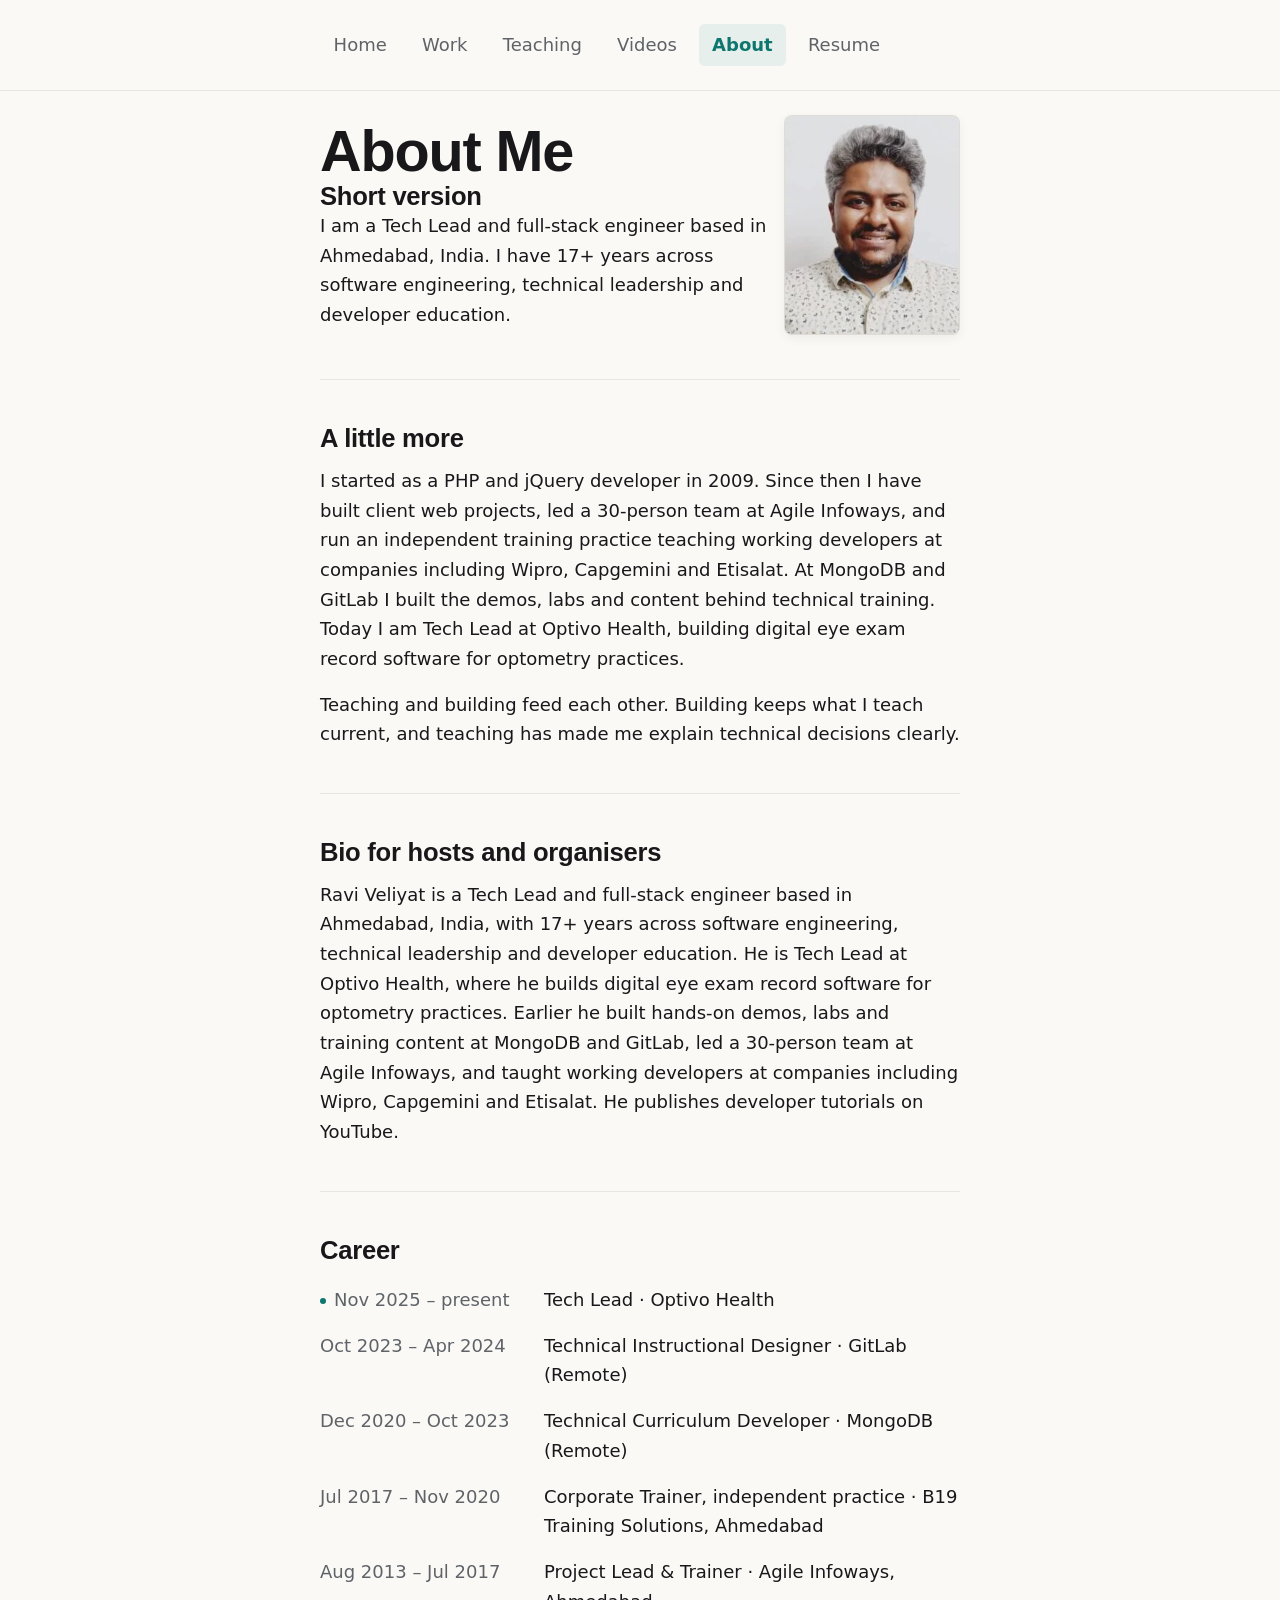
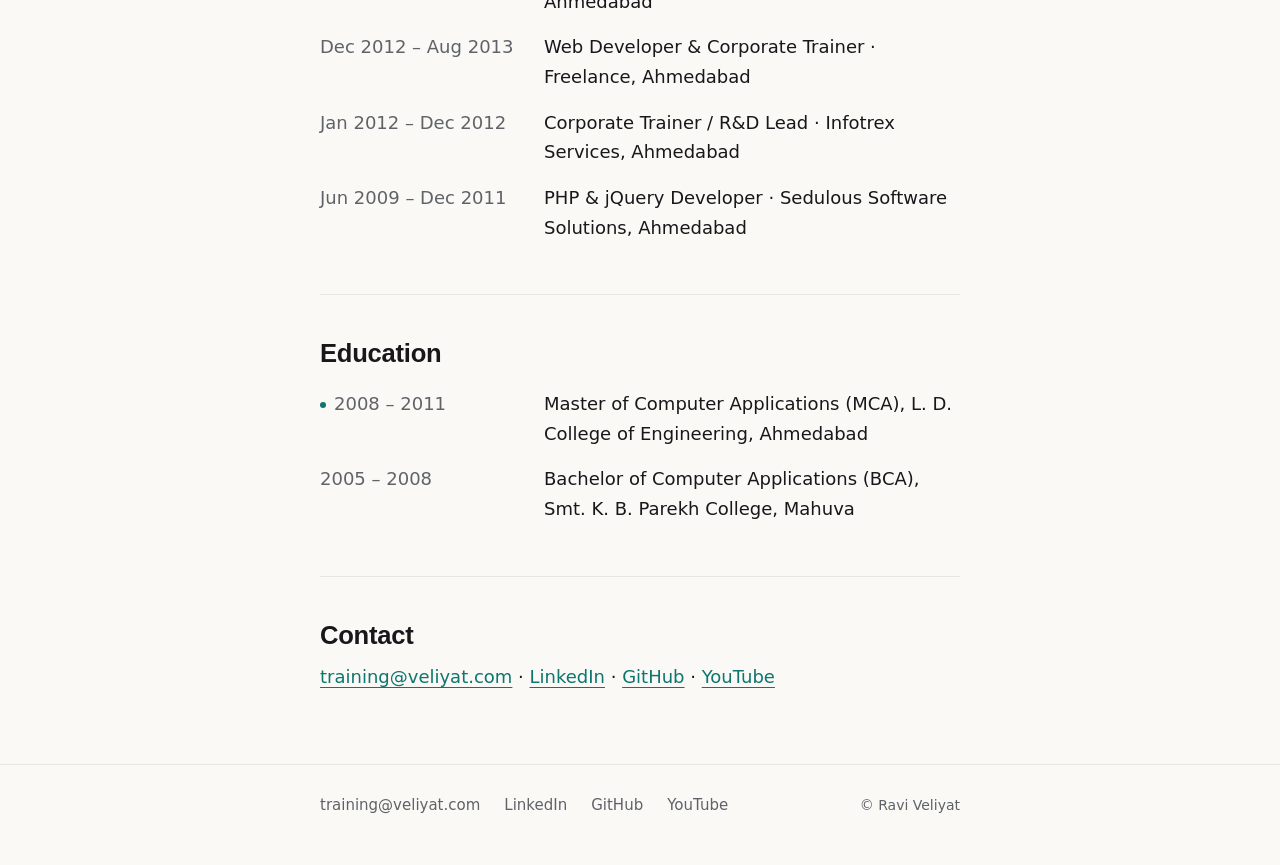
==== about/index.html @ 54a2c690 "feat(about): add about and biography section" ====
<!doctype html>
<html lang="en">

<head>
  <meta charset="utf-8">
  <meta name="viewport" content="width=device-width, initial-scale=1">
  <title>About – Ravi Veliyat</title>
  <meta name="description"
    content="About Ravi Veliyat: Tech Lead and full-stack engineer in Ahmedabad, India, with a career across software engineering, team leadership and developer education since 2009.">
  <meta name="color-scheme" content="light dark">
  <link rel="icon" href="/assets/img/favicon.svg" type="image/svg+xml">

  <!-- SITE-ADDRESS block: https://veliyat.com appears only in this block and the JSON-LD below. Replace in one pass if it changes. -->
  <link rel="canonical" href="https://veliyat.com/about/">
  <meta property="og:title" content="About – Ravi Veliyat">
  <meta property="og:description"
    content="About Ravi Veliyat: Tech Lead and full-stack engineer in Ahmedabad, India, with a career across software engineering, team leadership and developer education since 2009.">
  <meta property="og:url" content="https://veliyat.com/about/">
  <meta property="og:type" content="profile">
  <meta property="og:site_name" content="Ravi Veliyat">
  <meta property="og:image" content="https://veliyat.com/assets/img/social.jpg">
  <meta property="og:image:width" content="1200">
  <meta property="og:image:height" content="630">
  <meta property="og:image:alt"
    content="Ravi Veliyat. Tech Lead and full-stack engineer. I build web applications and teach developers how to build them.">
  <meta name="twitter:card" content="summary_large_image">
  <!-- end SITE-ADDRESS block -->

  <link rel="stylesheet" href="/assets/css/site.css">

  <script type="application/ld+json">
{
  "@context": "https://schema.org",
  "@type": "ProfilePage",
  "name": "About – Ravi Veliyat",
  "url": "https://veliyat.com/about/",
  "mainEntity": {
    "@type": "Person",
    "@id": "https://veliyat.com/#ravi",
    "name": "Ravi Veliyat",
    "url": "https://veliyat.com/",
    "jobTitle": "Tech Lead",
    "worksFor": {
      "@type": "Organization",
      "name": "Optivo Health",
      "url": "https://www.optivohealth.com/"
    },
    "address": {
      "@type": "PostalAddress",
      "addressLocality": "Ahmedabad",
      "addressCountry": "IN"
    },
    "email": "mailto:training@veliyat.com",
    "sameAs": [
      "https://www.linkedin.com/in/veliyat",
      "https://github.com/veliyat",
      "https://www.youtube.com/raviveliyat"
    ]
  }
}
</script>
</head>

<body>
  <a class="skip-link" href="#main">Skip to content</a>

  <header class="site-header">
    <div class="wrap">
      <nav class="site-nav" aria-label="Main navigation">
        <ul>
          <li><a href="/">Home</a></li>
          <li><a href="/work/">Work</a></li>
          <li><a href="/teaching/">Teaching</a></li>
          <li><a href="/videos/">Videos</a></li>
          <li><a href="/about/" aria-current="page">About</a></li>
          <li><a href="/resume/">Resume</a></li>
        </ul>
      </nav>
    </div>
  </header>

  <main id="main">
    <div class="wrap">

      <section class="hero" aria-labelledby="about-heading">
        <div class="portrait">
          <picture>
            <source srcset="/assets/img/ravi-pic-big.webp" type="image/webp">
            <img src="/assets/img/ravi-pic-big.jpg" width="176" height="220" alt="Portrait of Ravi Veliyat"
              loading="eager" decoding="async">
          </picture>
        </div>
        <div class="hero-text">
          <h1 id="about-heading">About Me</h1>
          <h2>Short version</h2>
          <p>I am a Tech Lead and full-stack engineer based in Ahmedabad, India. I have 17+ years across software
            engineering, technical leadership and developer education.</p>
        </div>
      </section>

      <section class="section section-first" aria-labelledby="more-heading">
        <h2 id="more-heading">A little more</h2>
        <p>I started as a PHP and jQuery developer in 2009. Since then I have built client web projects, led a 30-person
          team at Agile Infoways, and run an independent training practice teaching working developers at companies
          including Wipro, Capgemini and Etisalat. At MongoDB and GitLab I built the demos, labs and content behind
          technical training. Today I am Tech Lead at Optivo Health, building digital eye exam record software for
          optometry practices.</p>
        <p>Teaching and building feed each other. Building keeps what I teach current, and teaching has made me explain
          technical decisions clearly.</p>
      </section>

      <section class="section" aria-labelledby="bio-heading">
        <h2 id="bio-heading">Bio for hosts and organisers</h2>
        <p>Ravi Veliyat is a Tech Lead and full-stack engineer based in Ahmedabad, India, with 17+ years across software
          engineering, technical leadership and developer education. He is Tech Lead at Optivo Health, where he builds
          digital eye exam record software for optometry practices. Earlier he built hands-on demos, labs and training
          content at MongoDB and GitLab, led a 30-person team at Agile Infoways, and taught working developers at
          companies including Wipro, Capgemini and Etisalat. He publishes developer tutorials on YouTube.</p>
      </section>

      <section class="section" aria-labelledby="career-heading">
        <h2 id="career-heading">Career</h2>
        <ul class="timeline timeline-wide">
          <li><span class="when">Nov 2025 – present</span><span>Tech Lead · Optivo Health</span></li>
          <li><span class="when">Oct 2023 – Apr 2024</span><span>Technical Instructional Designer · GitLab
              (Remote)</span></li>
          <li><span class="when">Dec 2020 – Oct 2023</span><span>Technical Curriculum Developer · MongoDB
              (Remote)</span></li>
          <li><span class="when">Jul 2017 – Nov 2020</span><span>Corporate Trainer, independent practice · B19 Training
              Solutions, Ahmedabad</span></li>
          <li><span class="when">Aug 2013 – Jul 2017</span><span>Project Lead &amp; Trainer · Agile Infoways,
              Ahmedabad</span></li>
          <li><span class="when">Dec 2012 – Aug 2013</span><span>Web Developer &amp; Corporate Trainer · Freelance,
              Ahmedabad</span></li>
          <li><span class="when">Jan 2012 – Dec 2012</span><span>Corporate Trainer / R&amp;D Lead · Infotrex Services,
              Ahmedabad</span></li>
          <li><span class="when">Jun 2009 – Dec 2011</span><span>PHP &amp; jQuery Developer · Sedulous Software
              Solutions, Ahmedabad</span></li>
        </ul>
      </section>

      <section class="section" aria-labelledby="education-heading">
        <h2 id="education-heading">Education</h2>
        <ul class="timeline timeline-wide">
          <li><span class="when">2008 – 2011</span><span>Master of Computer Applications (MCA), L. D. College of
              Engineering, Ahmedabad</span></li>
          <li><span class="when">2005 – 2008</span><span>Bachelor of Computer Applications (BCA), Smt. K. B. Parekh
              College, Mahuva</span></li>
        </ul>
      </section>

      <section class="section" aria-labelledby="contact-heading">
        <h2 id="contact-heading">Contact</h2>
        <p><a href="mailto:training@veliyat.com">training@veliyat.com</a> · <a
            href="https://www.linkedin.com/in/veliyat">LinkedIn</a> · <a href="https://github.com/veliyat">GitHub</a> ·
          <a href="https://www.youtube.com/raviveliyat">YouTube</a>
        </p>
      </section>

    </div>
  </main>

  <footer class="site-footer">
    <div class="wrap">
      <ul class="footer-links">
        <li><a href="mailto:training@veliyat.com">training@veliyat.com</a></li>
        <li><a href="https://www.linkedin.com/in/veliyat">LinkedIn</a></li>
        <li><a href="https://github.com/veliyat">GitHub</a></li>
        <li><a href="https://www.youtube.com/raviveliyat">YouTube</a></li>
      </ul>
      <p class="copyright">© Ravi Veliyat</p>
    </div>
  </footer>
</body>

</html>
---- assets/css/site.css ----
/* ==========================================================================
   veliyat.com: single stylesheet
   Text-first, one column, one accent colour. System fonts only.
   ========================================================================== */

/* ---- Tokens ------------------------------------------------------------- */
:root {
  color-scheme: light dark;

  /* Refined Light Theme */
  --color-bg: #faf9f6;
  --color-surface: #f2efe8;
  --color-surface-hover: #eae6dd;
  --color-text: #18181b;
  --color-text-bold: #09090b;
  --color-muted: #5f6368;
  --color-rule: rgba(0, 0, 0, 0.08);
  --color-accent: #0d766e;
  --color-accent-subtle: rgba(13, 118, 110, 0.08);
  --color-on-accent: #ffffff;

  --font-body: system-ui, -apple-system, BlinkMacSystemFont, "Segoe UI", Roboto, "Helvetica Neue", Arial, sans-serif;
  --font-display: -apple-system, BlinkMacSystemFont, "SF Pro Display", "Segoe UI", Roboto, "Helvetica Neue", Arial, sans-serif;
  --font-mono: ui-monospace, SFMono-Regular, "SF Mono", Menlo, Consolas, monospace;

  --text-base: clamp(1.0625rem, 1rem + 0.2vw, 1.125rem);
  --text-small: 0.9375rem;
  --text-h1: clamp(2.35rem, 1.6rem + 2.8vw, 3.6rem);
  --text-lede: clamp(1.2rem, 1.05rem + 0.6vw, 1.45rem);
  --text-h2: clamp(1.35rem, 1.2rem + 0.5vw, 1.65rem);

  --space-1: 0.25rem;
  --space-2: 0.5rem;
  --space-3: 0.75rem;
  --space-4: 1rem;
  --space-5: 1.5rem;
  --space-6: 2.75rem;
  --space-7: 4.5rem;

  --measure: 44rem;
  --gutter: 1rem;
  --radius: 0.5rem;
  --radius-sm: 0.35rem;
  --radius-pill: 9999px;
  --portrait-w: 6.5rem;
  --portrait-h: 8rem;
  --duration-fast: 150ms;
}

@media (min-width: 40rem) {
  :root {
    --gutter: 2rem;
    --portrait-w: 11rem;
    --portrait-h: 13.75rem;
  }
}

@media (prefers-color-scheme: dark) {
  :root {
    /* Sophisticated Dark Theme */
    --color-bg: #0d0f12;
    --color-surface: #16191f;
    --color-surface-hover: #1f232b;
    --color-text: #e4e7ec;
    --color-text-bold: #ffffff;
    --color-muted: #8b92a0;
    --color-rule: rgba(255, 255, 255, 0.08);
    --color-accent: #2dd4bf;
    --color-accent-subtle: rgba(45, 212, 191, 0.12);
    --color-on-accent: #042f2e;
  }
}

/* ---- Base --------------------------------------------------------------- */
*,
*::before,
*::after {
  box-sizing: border-box;
}

html {
  -webkit-text-size-adjust: 100%;
  text-size-adjust: 100%;
}

body {
  margin: 0;
  background: var(--color-bg);
  color: var(--color-text);
  font-family: var(--font-body);
  font-size: var(--text-base);
  line-height: 1.65;
  min-height: 100vh;
  display: flex;
  flex-direction: column;
}

main {
  flex: 1 0 auto;
}

h1,
h2 {
  font-family: var(--font-display);
  font-weight: 700;
  line-height: 1.15;
  margin: 0;
  text-wrap: balance;
}

h1 {
  font-size: var(--text-h1);
  letter-spacing: -0.02em;
  line-height: 1.05;
}

h2 {
  font-size: var(--text-h2);
  letter-spacing: -0.01em;
}

p,
ul,
ol {
  margin: 0;
}

p + p {
  margin-top: var(--space-4);
}

a {
  color: var(--color-accent);
  text-decoration-thickness: 0.08em;
  text-underline-offset: 0.2em;
  transition: text-decoration-thickness var(--duration-fast) ease,
    color var(--duration-fast) ease;
}

a:hover {
  text-decoration-thickness: 0.18em;
}

:focus-visible {
  outline: 3px solid var(--color-accent);
  outline-offset: 3px;
  border-radius: 2px;
}

/* ---- Layout ------------------------------------------------------------- */
.wrap {
  width: 100%;
  max-width: var(--measure);
  margin-inline: auto;
  padding-inline: var(--gutter);
}

.skip-link {
  position: absolute;
  left: var(--space-4);
  top: var(--space-2);
  padding: var(--space-2) var(--space-4);
  background: var(--color-accent);
  color: var(--color-on-accent);
  font-weight: 600;
  border-radius: var(--radius);
  transform: translateY(-300%);
  z-index: 10;
}

.skip-link:focus {
  transform: translateY(0);
}

/* ---- Header and navigation --------------------------------------------- */
.site-header {
  padding-block: var(--space-4);
  border-bottom: 1px solid var(--color-rule);
}

.site-header .wrap {
  display: flex;
  align-items: center;
  justify-content: flex-start;
}

.site-nav ul {
  display: flex;
  flex-wrap: wrap;
  align-items: center;
  gap: 0 0.25rem;
  padding: 0;
  list-style: none;
}

.site-nav a {
  display: inline-block;
  padding: 0.25rem 0.35rem;
  border-radius: var(--radius-sm);
  color: var(--color-muted);
  text-decoration: none;
  font-size: var(--text-small);
  font-weight: 500;
  white-space: nowrap;
  transition: color var(--duration-fast) ease, background-color var(--duration-fast) ease;
}

.site-nav a:hover {
  color: var(--color-text);
  background-color: var(--color-surface);
  text-decoration: none;
}

.site-nav a[aria-current="page"] {
  color: var(--color-accent);
  font-weight: 600;
  background-color: var(--color-accent-subtle);
  text-decoration: none;
}

@media (min-width: 40rem) {
  .site-header {
    padding-block: var(--space-5);
  }

  .site-nav ul {
    gap: 0 var(--space-2);
  }

  .site-nav a {
    padding: 0.4rem 0.85rem;
    font-size: inherit;
  }
}

/* ---- Hero / intro ------------------------------------------------------- */
.hero {
  display: flex;
  flex-direction: column;
  gap: var(--space-5);
  padding-top: var(--space-6);
}

.hero-text > * + * {
  margin-top: var(--space-4);
}

/* On mobile, place portrait and text heading side-by-side */
.hero:has(.portrait) {
  display: grid;
  grid-template-columns: auto 1fr;
  column-gap: var(--space-4);
  row-gap: var(--space-3);
  align-items: center;
  padding-top: var(--space-5);
}

.hero:has(.portrait) .portrait {
  grid-column: 1;
  grid-row: 1;
  width: 5.25rem;
  height: 6.5rem;
  margin: 0;
}

.hero:has(.portrait) .hero-text {
  display: contents;
}

.hero:has(.portrait) .hero-text h1 {
  grid-column: 2;
  grid-row: 1;
  font-size: clamp(2rem, 1.6rem + 2vw, 2.5rem);
  line-height: 1.1;
  align-self: center;
}

.hero:has(.portrait) .hero-text > *:not(h1) {
  grid-column: 1 / -1;
  margin-top: var(--space-3);
}

.hero:has(.portrait) .hero-text .lede,
.hero:has(.portrait) .hero-text h2 {
  margin-top: var(--space-2);
}

.hero:has(.portrait) .hero-text .actions {
  margin-top: var(--space-4);
}

.lede {
  font-size: var(--text-lede);
  line-height: 1.45;
  font-weight: 450;
  color: var(--color-text);
  max-width: 32ch;
}

.support {
  color: var(--color-muted);
  font-size: var(--text-base);
  line-height: 1.6;
}

@media (min-width: 40rem) {
  .hero {
    flex-direction: row;
    align-items: flex-start;
    justify-content: space-between;
    gap: var(--space-6);
    padding-top: var(--space-7);
  }

  .hero .portrait {
    order: 2;
  }

  .hero:has(.portrait) {
    display: flex;
  }

  .hero:has(.portrait) .portrait {
    grid-column: auto;
    grid-row: auto;
    width: var(--portrait-w);
    height: var(--portrait-h);
    order: 2;
  }

  .hero:has(.portrait) .hero-text {
    display: block;
    flex: 1;
  }

  .hero:has(.portrait) .hero-text h1 {
    font-size: var(--text-h1);
    line-height: 1.05;
    align-self: auto;
  }

  .hero:has(.portrait) .hero-text > * + * {
    margin-top: var(--space-4);
  }

  .hero:has(.portrait) .hero-text > *:not(h1) {
    grid-column: auto;
    margin-top: 0;
  }
}

/* Fixed-size portrait space. Replace the empty div with a <picture>. */
.portrait {
  flex: none;
  width: var(--portrait-w);
  height: var(--portrait-h);
  background-color: var(--color-surface);
  border: 1px solid var(--color-rule);
  border-radius: var(--radius);
  overflow: hidden;
  box-shadow: 0 4px 12px rgba(0, 0, 0, 0.05);
}

.portrait:empty {
  border: 1px dashed var(--color-rule);
  background-image: url("data:image/svg+xml,%3Csvg xmlns='http://www.w3.org/2000/svg' viewBox='0 0 64 64' width='64' height='64'%3E%3Ctext x='32' y='42' text-anchor='middle' font-family='system-ui, -apple-system, sans-serif' font-weight='700' font-size='22' letter-spacing='-1' fill='%23888888' opacity='0.35'%3ERV%3C/text%3E%3C/svg%3E");
  background-repeat: no-repeat;
  background-position: center;
  background-size: 54px 54px;
}

.portrait picture,
.portrait img {
  display: block;
  width: 100%;
  height: 100%;
}

.portrait img {
  object-fit: cover;
  object-position: center;
}

/* ---- Buttons ------------------------------------------------------------ */
.actions {
  display: flex;
  flex-wrap: wrap;
  gap: var(--space-3);
  padding: 0;
  list-style: none;
  margin-top: var(--space-5);
}

.btn {
  display: inline-flex;
  align-items: center;
  justify-content: center;
  min-height: 2.75rem;
  padding: 0.6rem 1.35rem;
  border-radius: var(--radius);
  font-weight: 600;
  font-size: var(--text-small);
  text-decoration: none;
  letter-spacing: -0.01em;
  transition: all var(--duration-fast) ease;
}

.btn-primary {
  background: var(--color-accent);
  color: var(--color-on-accent);
  border: 1px solid transparent;
  box-shadow: 0 1px 2px rgba(0, 0, 0, 0.08), 0 2px 4px rgba(0, 0, 0, 0.06);
}

.btn-primary:hover {
  transform: translateY(-1px);
  filter: brightness(1.08);
  box-shadow: 0 3px 8px rgba(0, 0, 0, 0.12);
}

.btn-secondary {
  background: var(--color-surface);
  color: var(--color-text);
  border: 1px solid var(--color-rule);
  box-shadow: 0 1px 2px rgba(0, 0, 0, 0.04);
}

.btn-secondary:hover {
  background: var(--color-surface-hover);
  border-color: var(--color-muted);
  color: var(--color-text-bold);
  transform: translateY(-1px);
}

.btn-external {
  display: inline-flex;
  align-items: center;
  gap: 0.5rem;
  background: var(--color-surface);
  color: var(--color-text-bold);
  border: 1px solid var(--color-rule);
  box-shadow: 0 1px 2px rgba(0, 0, 0, 0.05);
}

.btn-external:hover {
  background: var(--color-surface-hover);
  border-color: var(--color-accent);
  color: var(--color-accent);
  transform: translateY(-1px);
  box-shadow: 0 4px 12px var(--color-accent-subtle);
  text-decoration: none;
}

.btn-external .icon-external {
  display: inline-block;
  flex-shrink: 0;
  color: var(--color-accent);
  transition: transform var(--duration-fast) ease;
}

.btn-external:hover .icon-external {
  transform: translate(2px, -2px);
}

.project-action {
  margin-top: var(--space-3);
  margin-bottom: var(--space-4);
}

.action-subtext {
  margin-top: var(--space-2) !important;
  font-size: 0.875rem;
  line-height: 1.4;
}

.action-subtext a {
  display: inline-flex;
  align-items: center;
  gap: 0.35rem;
  color: var(--color-muted);
  text-decoration: none;
  font-weight: 500;
  transition: color var(--duration-fast) ease;
}

.action-subtext a:hover {
  color: var(--color-accent);
  text-decoration: underline;
  text-decoration-thickness: 0.1em;
  text-underline-offset: 0.2em;
}

.action-subtext .icon-code {
  flex-shrink: 0;
  color: var(--color-muted);
  transition: color var(--duration-fast) ease;
}

.action-subtext a:hover .icon-code {
  color: var(--color-accent);
}

/* ---- Sections ----------------------------------------------------------- */
.section {
  margin-top: var(--space-6);
  padding-top: var(--space-6);
  border-top: 1px solid var(--color-rule);
}

.section > h2 + * {
  margin-top: var(--space-3);
}

.section > * + .more {
  margin-top: var(--space-4);
}

.section-first {
  margin-top: var(--space-6);
}

.more {
  font-weight: 600;
}

.more a {
  display: inline-flex;
  align-items: center;
  gap: 0.35rem;
  color: var(--color-accent);
  text-decoration: none;
  font-size: var(--text-small);
  transition: gap var(--duration-fast) ease, color var(--duration-fast) ease;
}

.more a::after {
  content: "→";
  display: inline-block;
  transition: transform var(--duration-fast) ease;
}

.more a:hover {
  text-decoration: underline;
  text-decoration-thickness: 0.12em;
  text-underline-offset: 0.25em;
}

.more a:hover::after {
  transform: translateX(4px);
}

/* ---- Dated lists -------------------------------------------------------- */
.timeline {
  --when-w: 8.5rem;
  padding: 0;
  list-style: none;
  margin-top: var(--space-3);
}

.timeline-wide {
  --when-w: 13rem;
}

.timeline li {
  display: grid;
  gap: 0.25rem;
  padding: 0.5rem 0.65rem;
  border-radius: var(--radius-sm);
  margin-inline: -0.65rem;
  transition: background-color var(--duration-fast) ease;
}

.timeline li:hover {
  background-color: var(--color-surface);
}

.when {
  color: var(--color-muted);
  font-size: var(--text-small);
  font-variant-numeric: tabular-nums;
  white-space: nowrap;
  font-weight: 500;
}

.timeline li:first-child .when::before {
  content: "";
  display: inline-block;
  width: 6px;
  height: 6px;
  border-radius: 50%;
  background: var(--color-accent);
  margin-right: 0.5rem;
  vertical-align: middle;
}

@media (min-width: 40rem) {
  .timeline li {
    grid-template-columns: var(--when-w) 1fr;
    column-gap: var(--space-4);
    align-items: baseline;
  }

  .when {
    font-size: inherit;
  }
}

/* ---- Footer ------------------------------------------------------------- */
.site-footer {
  margin-top: var(--space-7);
  padding-block: var(--space-5) var(--space-6);
  border-top: 1px solid var(--color-rule);
  font-size: var(--text-small);
}

.site-footer .wrap {
  display: flex;
  flex-direction: column;
  gap: var(--space-3);
}

.footer-links {
  display: flex;
  flex-wrap: wrap;
  gap: 0 var(--space-4);
  padding: 0;
  list-style: none;
}

.footer-links a {
  display: inline-block;
  padding-block: var(--space-1);
  color: var(--color-muted);
  text-decoration: none;
  transition: color var(--duration-fast) ease;
}

.footer-links a:hover {
  color: var(--color-accent);
  text-decoration: underline;
  text-decoration-thickness: 0.12em;
  text-underline-offset: 0.25em;
}

.copyright {
  color: var(--color-muted);
  font-size: 0.875rem;
}

@media (min-width: 40rem) {
  .site-footer .wrap {
    flex-direction: row;
    align-items: center;
    justify-content: space-between;
  }

  .footer-links {
    gap: 0 var(--space-5);
  }

  .copyright {
    margin-top: 0;
  }
}

/* ---- Long-form pages (Work, Teaching, Videos, Resume) ------------------- */
.prose > * + * {
  margin-top: var(--space-3);
}

.prose h3 {
  margin-top: var(--space-5);
  font-size: 1.15rem;
  font-weight: 650;
  line-height: 1.35;
  letter-spacing: -0.015em;
}

.prose ul {
  padding-left: 1.35rem;
}

.prose li {
  line-height: 1.6;
}

.prose li::marker {
  color: var(--color-accent);
}

.prose li + li {
  margin-top: var(--space-2);
}

.meta {
  display: inline-block;
  font-size: 0.85rem;
  font-weight: 500;
  color: var(--color-muted);
  padding: 0.2rem 0.65rem;
  background-color: var(--color-surface);
  border: 1px solid var(--color-rule);
  border-radius: var(--radius-pill);
  margin-block: 0.25rem 0.5rem;
}

.contact-line {
  color: var(--color-muted);
  font-size: var(--text-small);
  line-height: 1.6;
}

.contact-line strong {
  color: var(--color-text-bold);
  font-weight: 600;
}

/* GitHub repo tags in Work */
.prose li > a[href*="github.com/veliyat/"] {
  font-family: var(--font-mono);
  font-size: 0.88em;
  padding: 0.15em 0.45em;
  border-radius: var(--radius-sm);
  background-color: var(--color-surface);
  border: 1px solid var(--color-rule);
  text-decoration: none;
  color: var(--color-accent);
  transition: border-color var(--duration-fast) ease, background-color var(--duration-fast) ease;
}

.prose li > a[href*="github.com/veliyat/"]:hover {
  border-color: var(--color-accent);
  background-color: var(--color-surface-hover);
}

.role {
  margin-top: var(--space-5);
}

.role:first-of-type {
  margin-top: var(--space-3);
}

.role > :first-child {
  margin-top: 0;
}

.role > * + * {
  margin-top: var(--space-3);
}

.role-subhead {
  margin-top: var(--space-3);
  font-size: var(--text-small);
  color: var(--color-text-bold);
  text-transform: uppercase;
  letter-spacing: 0.04em;
}

/* ---- Print (Resume) ----------------------------------------------------- */
@page {
  size: A4;
  margin: 1.0cm 1.2cm;
}

@media print {
  :root {
    --color-bg: #ffffff;
    --color-text: #000000;
    --color-muted: #333333;
    --color-rule: #cccccc;
    --color-accent: #000000;
  }

  body {
    font-size: 9pt;
    line-height: 1.35;
    min-height: 0;
    color: #000000;
    background: #ffffff;
  }

  .site-header,
  .skip-link,
  .site-nav,
  .site-footer,
  .no-print {
    display: none !important;
  }

  .wrap {
    max-width: none;
    padding-inline: 0;
  }

  .hero {
    padding-top: 0;
    gap: 0;
  }

  .hero-text > * + * {
    margin-top: 0.25rem;
  }

  h1 {
    font-size: 18pt;
    line-height: 1.1;
  }

  .contact-line {
    font-size: 9pt;
    line-height: 1.35;
    color: #222222;
  }

  .contact-line strong {
    font-weight: 700;
    color: #000000;
  }

  h2 {
    font-size: 12pt;
    margin-top: 0;
    break-after: avoid;
    page-break-after: avoid;
  }

  h3 {
    font-size: 10pt;
    margin-top: 0;
    break-after: avoid;
    page-break-after: avoid;
  }

  .meta {
    font-size: 8.5pt;
    color: #444444;
    break-after: avoid;
    page-break-after: avoid;
  }

  .role-subhead {
    break-after: avoid;
    page-break-after: avoid;
  }

  .section {
    margin-top: 0.65rem;
    padding-top: 0.4rem;
    border-top: 1px solid var(--color-rule);
  }

  .section-first {
    margin-top: 0.5rem;
  }

  .section > h2 + * {
    margin-top: 0.2rem;
  }

  .role {
    margin-top: 0.45rem;
    break-inside: avoid;
    page-break-inside: avoid;
  }

  .role:first-of-type {
    margin-top: 0.25rem;
  }

  .role > * + * {
    margin-top: 0.2rem;
  }

  .prose ul {
    padding-left: 1.1rem;
    margin-top: 0.2rem;
  }

  .prose li + li {
    margin-top: 0.12rem;
  }

  .project-action {
    margin-block: 0.2rem;
  }

  .btn-external {
    display: inline;
    padding: 0;
    min-height: 0;
    background: none !important;
    border: none !important;
    box-shadow: none !important;
    color: #000000 !important;
  }

  .icon-external,
  .icon-code {
    display: none !important;
  }

  .action-subtext {
    margin-top: 0.1rem !important;
    font-size: 8.5pt;
  }

  a {
    color: inherit;
    text-decoration: none;
  }
}

/* ---- Motion ------------------------------------------------------------- */
@view-transition {
  navigation: auto;
}

@media (prefers-reduced-motion: reduce) {
  *,
  *::before,
  *::after {
    transition: none !important;
    animation: none !important;
    scroll-behavior: auto !important;
  }

  .btn:hover,
  .btn-external:hover,
  .btn-external:hover .icon-external {
    transform: none !important;
  }

  ::view-transition-group(*),
  ::view-transition-old(*),
  ::view-transition-new(*) {
    animation: none !important;
  }
}
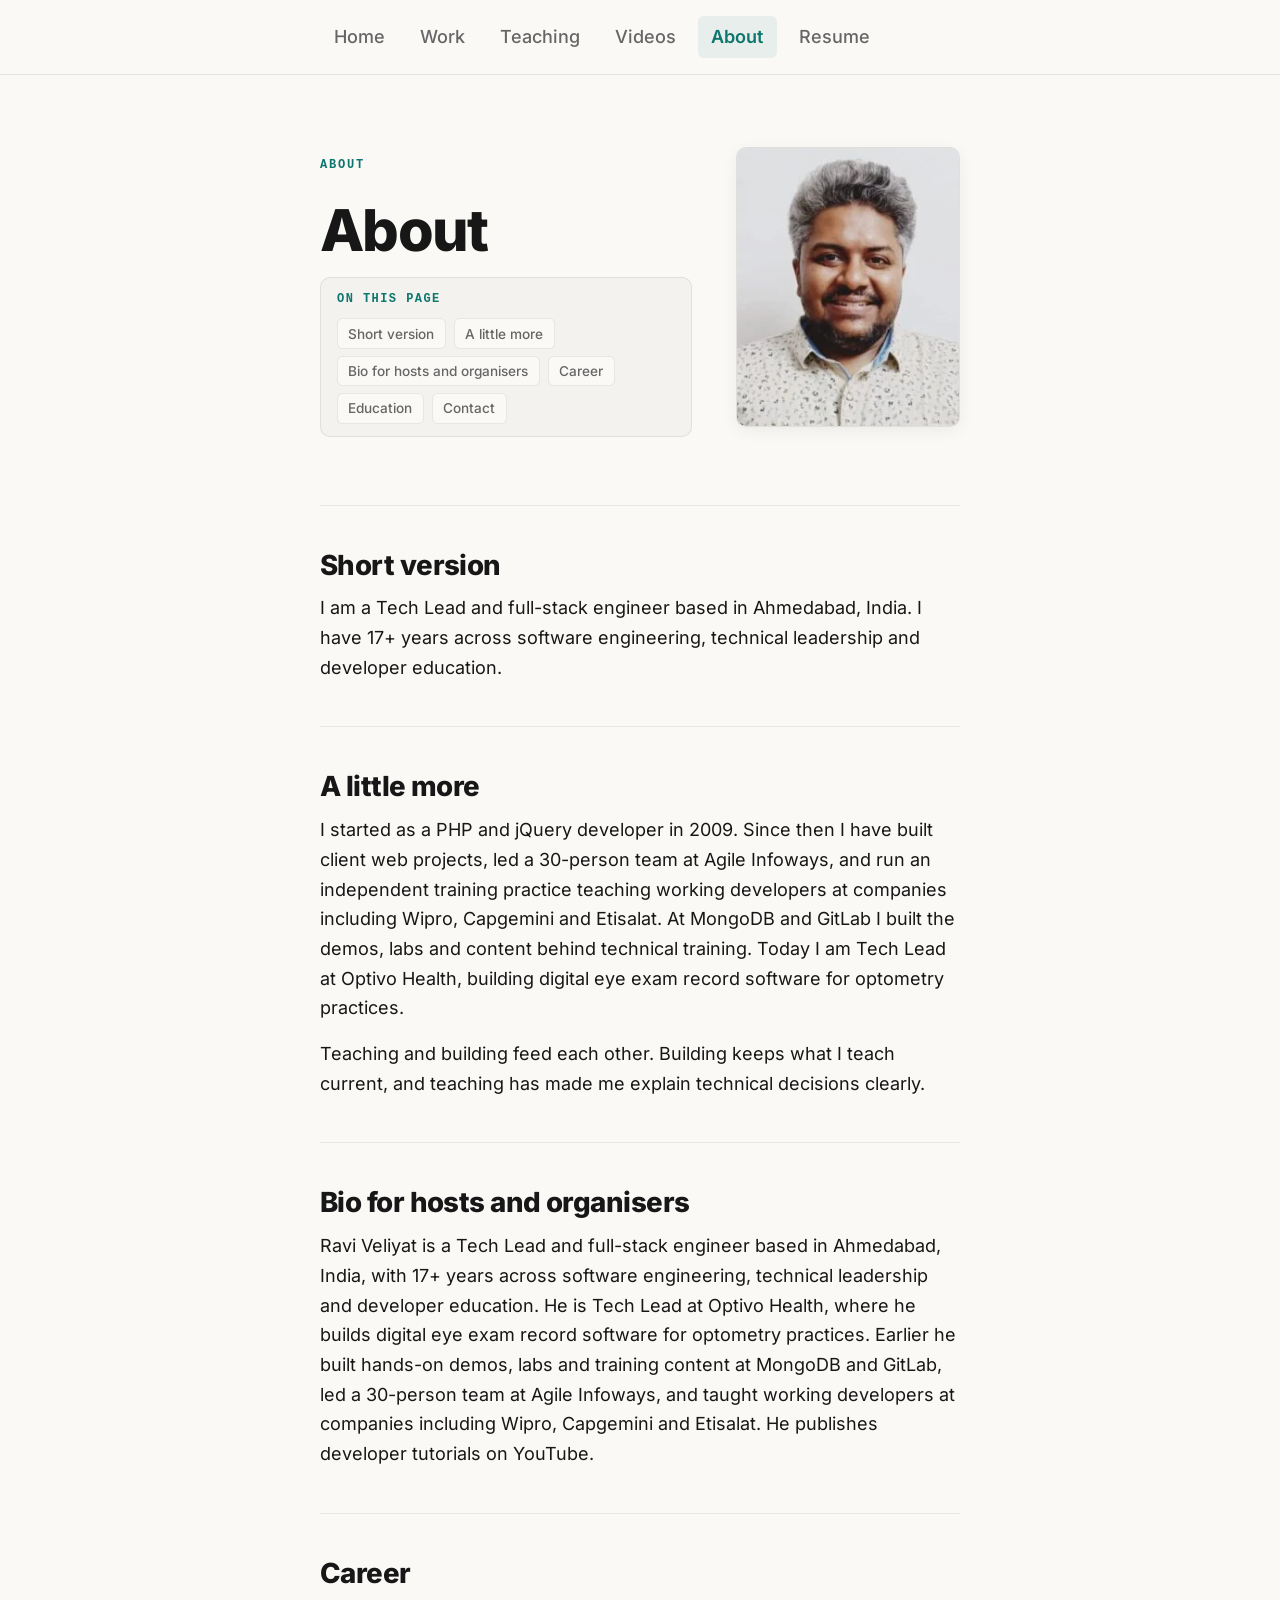
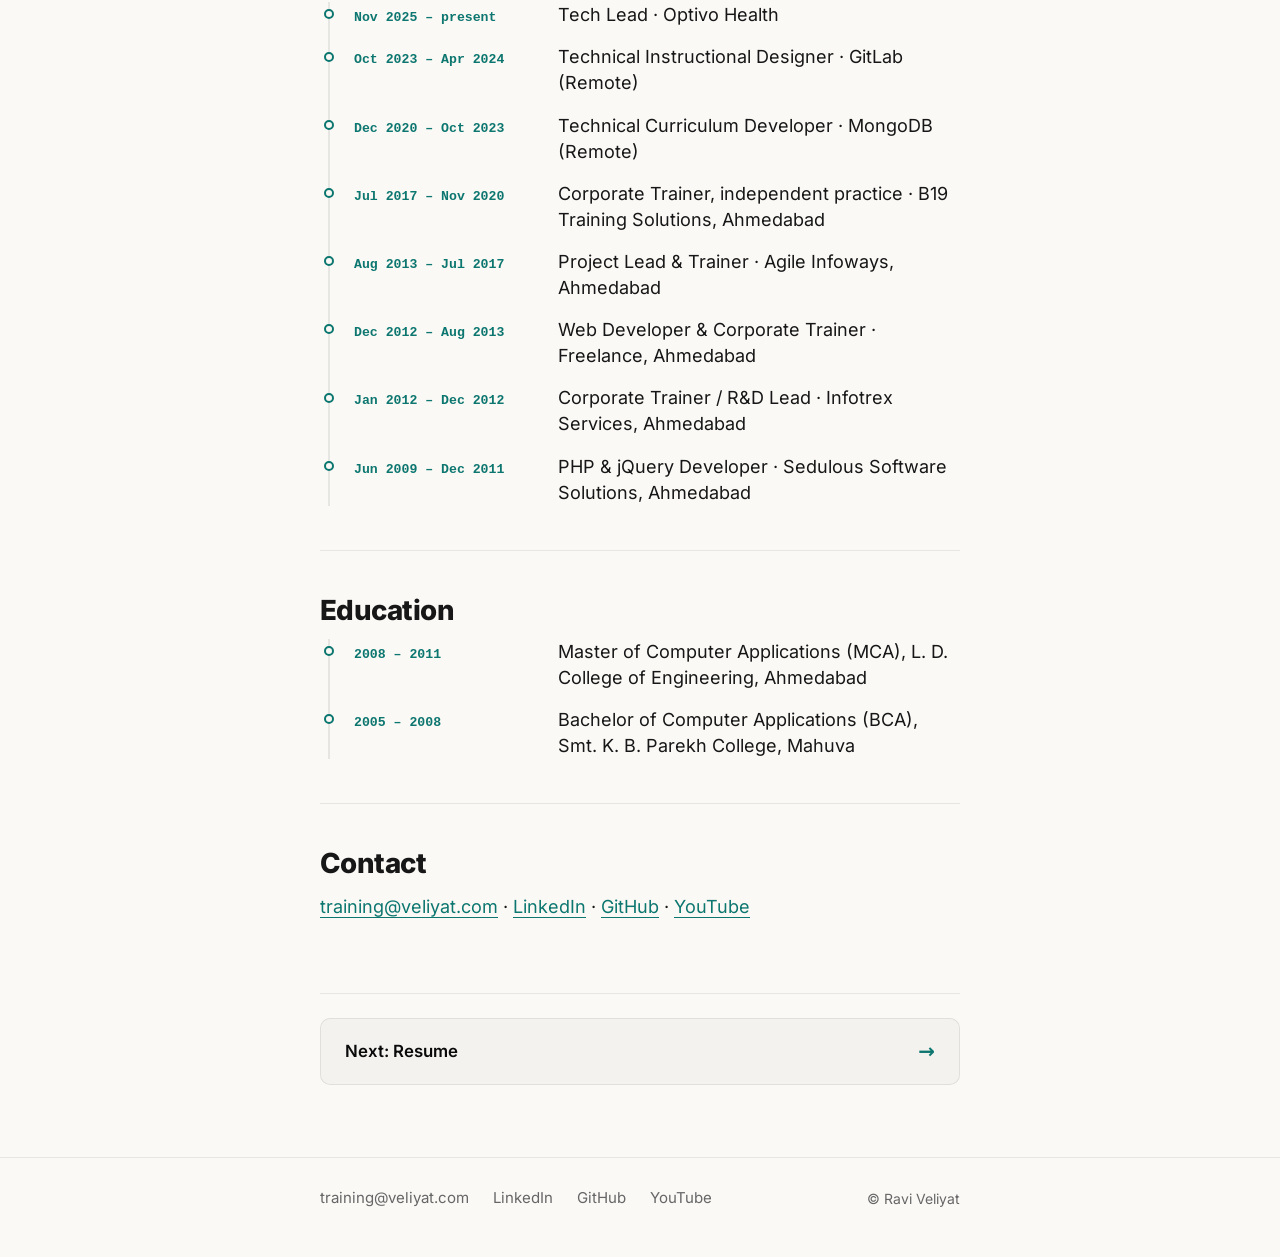
==== commit ca0ddc3d: "style(about): add jump links, career timeline, and next card (v6)" ====
--- a/about/index.html
+++ b/about/index.html
@@ -1,34 +1,31 @@
 <!doctype html>
 <html lang="en">
+<head>
+<meta charset="utf-8">
+<meta name="viewport" content="width=device-width, initial-scale=1">
+<title>About – Ravi Veliyat</title>
+<meta name="description" content="About Ravi Veliyat: Tech Lead and full-stack engineer in Ahmedabad, India, with a career across software engineering, team leadership and developer education since 2009.">
+<meta name="color-scheme" content="light dark">
+<link rel="icon" href="/assets/img/favicon.svg" type="image/svg+xml">
+<link rel="preload" href="/assets/fonts/inter-latin-wght-normal.woff2" as="font" type="font/woff2" crossorigin>
 
-<head>
-  <meta charset="utf-8">
-  <meta name="viewport" content="width=device-width, initial-scale=1">
-  <title>About – Ravi Veliyat</title>
-  <meta name="description"
-    content="About Ravi Veliyat: Tech Lead and full-stack engineer in Ahmedabad, India, with a career across software engineering, team leadership and developer education since 2009.">
-  <meta name="color-scheme" content="light dark">
-  <link rel="icon" href="/assets/img/favicon.svg" type="image/svg+xml">
+<!-- SITE-ADDRESS block: https://veliyat.com appears only in this block and the JSON-LD below. Replace in one pass if it changes. -->
+<link rel="canonical" href="https://veliyat.com/about/">
+<meta property="og:title" content="About – Ravi Veliyat">
+<meta property="og:description" content="About Ravi Veliyat: Tech Lead and full-stack engineer in Ahmedabad, India, with a career across software engineering, team leadership and developer education since 2009.">
+<meta property="og:url" content="https://veliyat.com/about/">
+<meta property="og:type" content="profile">
+<meta property="og:site_name" content="Ravi Veliyat">
+<meta property="og:image" content="https://veliyat.com/assets/img/social.jpg">
+<meta property="og:image:width" content="1200">
+<meta property="og:image:height" content="630">
+<meta property="og:image:alt" content="Ravi Veliyat. Tech Lead and full-stack engineer. I build web applications and teach developers how to build them.">
+<meta name="twitter:card" content="summary_large_image">
+<!-- end SITE-ADDRESS block -->
 
-  <!-- SITE-ADDRESS block: https://veliyat.com appears only in this block and the JSON-LD below. Replace in one pass if it changes. -->
-  <link rel="canonical" href="https://veliyat.com/about/">
-  <meta property="og:title" content="About – Ravi Veliyat">
-  <meta property="og:description"
-    content="About Ravi Veliyat: Tech Lead and full-stack engineer in Ahmedabad, India, with a career across software engineering, team leadership and developer education since 2009.">
-  <meta property="og:url" content="https://veliyat.com/about/">
-  <meta property="og:type" content="profile">
-  <meta property="og:site_name" content="Ravi Veliyat">
-  <meta property="og:image" content="https://veliyat.com/assets/img/social.jpg">
-  <meta property="og:image:width" content="1200">
-  <meta property="og:image:height" content="630">
-  <meta property="og:image:alt"
-    content="Ravi Veliyat. Tech Lead and full-stack engineer. I build web applications and teach developers how to build them.">
-  <meta name="twitter:card" content="summary_large_image">
-  <!-- end SITE-ADDRESS block -->
+<link rel="stylesheet" href="/assets/css/site.css">
 
-  <link rel="stylesheet" href="/assets/css/site.css">
-
-  <script type="application/ld+json">
+<script type="application/ld+json">
 {
   "@context": "https://schema.org",
   "@type": "ProfilePage",
@@ -60,117 +57,114 @@
 }
 </script>
 </head>
+<body>
+<a class="skip-link" href="#main">Skip to content</a>
 
-<body>
-  <a class="skip-link" href="#main">Skip to content</a>
+<header class="site-header">
+  <div class="wrap">
+    <nav class="site-nav" aria-label="Main navigation">
+      <ul>
+        <li><a href="/">Home</a></li>
+        <li><a href="/work/">Work</a></li>
+        <li><a href="/teaching/">Teaching</a></li>
+        <li><a href="/videos/">Videos</a></li>
+        <li><a href="/about/" aria-current="page">About</a></li>
+        <li><a href="/resume/">Resume</a></li>
+      </ul>
+    </nav>
+  </div>
+</header>
 
-  <header class="site-header">
-    <div class="wrap">
-      <nav class="site-nav" aria-label="Main navigation">
-        <ul>
-          <li><a href="/">Home</a></li>
-          <li><a href="/work/">Work</a></li>
-          <li><a href="/teaching/">Teaching</a></li>
-          <li><a href="/videos/">Videos</a></li>
-          <li><a href="/about/" aria-current="page">About</a></li>
-          <li><a href="/resume/">Resume</a></li>
-        </ul>
-      </nav>
-    </div>
-  </header>
+<main id="main">
+  <div class="wrap">
 
-  <main id="main">
-    <div class="wrap">
+    <section class="hero" aria-labelledby="about-heading">
+      <div class="portrait">
+        <picture>
+          <source srcset="/assets/img/ravi-pic-big.webp" type="image/webp">
+          <img src="/assets/img/ravi-pic-big.jpg" width="224" height="280" alt="Portrait of Ravi Veliyat" loading="eager" decoding="async">
+        </picture>
+      </div>
+      <div class="hero-text">
+        <span class="eyebrow">About</span>
+        <h1 id="about-heading">About</h1>
+        <nav class="on-this-page no-print" aria-label="On this page">
+          <span class="on-this-page-label">On this page</span>
+          <ul>
+            <li><a href="#short-version">Short version</a></li>
+            <li><a href="#a-little-more">A little more</a></li>
+            <li><a href="#bio">Bio for hosts and organisers</a></li>
+            <li><a href="#career">Career</a></li>
+            <li><a href="#education">Education</a></li>
+            <li><a href="#contact">Contact</a></li>
+          </ul>
+        </nav>
+      </div>
+    </section>
 
-      <section class="hero" aria-labelledby="about-heading">
-        <div class="portrait">
-          <picture>
-            <source srcset="/assets/img/ravi-pic-big.webp" type="image/webp">
-            <img src="/assets/img/ravi-pic-big.jpg" width="176" height="220" alt="Portrait of Ravi Veliyat"
-              loading="eager" decoding="async">
-          </picture>
-        </div>
-        <div class="hero-text">
-          <h1 id="about-heading">About Me</h1>
-          <h2>Short version</h2>
-          <p>I am a Tech Lead and full-stack engineer based in Ahmedabad, India. I have 17+ years across software
-            engineering, technical leadership and developer education.</p>
-        </div>
-      </section>
+    <section class="section section-first" aria-labelledby="short-version">
+      <h2 id="short-version">Short version</h2>
+      <p>I am a Tech Lead and full-stack engineer based in Ahmedabad, India. I have 17+ years across software engineering, technical leadership and developer education.</p>
+    </section>
 
-      <section class="section section-first" aria-labelledby="more-heading">
-        <h2 id="more-heading">A little more</h2>
-        <p>I started as a PHP and jQuery developer in 2009. Since then I have built client web projects, led a 30-person
-          team at Agile Infoways, and run an independent training practice teaching working developers at companies
-          including Wipro, Capgemini and Etisalat. At MongoDB and GitLab I built the demos, labs and content behind
-          technical training. Today I am Tech Lead at Optivo Health, building digital eye exam record software for
-          optometry practices.</p>
-        <p>Teaching and building feed each other. Building keeps what I teach current, and teaching has made me explain
-          technical decisions clearly.</p>
-      </section>
+    <section class="section" aria-labelledby="a-little-more">
+      <h2 id="a-little-more">A little more</h2>
+      <p>I started as a PHP and jQuery developer in 2009. Since then I have built client web projects, led a 30-person team at Agile Infoways, and run an independent training practice teaching working developers at companies including Wipro, Capgemini and Etisalat. At MongoDB and GitLab I built the demos, labs and content behind technical training. Today I am Tech Lead at Optivo Health, building digital eye exam record software for optometry practices.</p>
+      <p>Teaching and building feed each other. Building keeps what I teach current, and teaching has made me explain technical decisions clearly.</p>
+    </section>
 
-      <section class="section" aria-labelledby="bio-heading">
-        <h2 id="bio-heading">Bio for hosts and organisers</h2>
-        <p>Ravi Veliyat is a Tech Lead and full-stack engineer based in Ahmedabad, India, with 17+ years across software
-          engineering, technical leadership and developer education. He is Tech Lead at Optivo Health, where he builds
-          digital eye exam record software for optometry practices. Earlier he built hands-on demos, labs and training
-          content at MongoDB and GitLab, led a 30-person team at Agile Infoways, and taught working developers at
-          companies including Wipro, Capgemini and Etisalat. He publishes developer tutorials on YouTube.</p>
-      </section>
+    <section class="section" aria-labelledby="bio">
+      <h2 id="bio">Bio for hosts and organisers</h2>
+      <p>Ravi Veliyat is a Tech Lead and full-stack engineer based in Ahmedabad, India, with 17+ years across software engineering, technical leadership and developer education. He is Tech Lead at Optivo Health, where he builds digital eye exam record software for optometry practices. Earlier he built hands-on demos, labs and training content at MongoDB and GitLab, led a 30-person team at Agile Infoways, and taught working developers at companies including Wipro, Capgemini and Etisalat. He publishes developer tutorials on YouTube.</p>
+    </section>
 
-      <section class="section" aria-labelledby="career-heading">
-        <h2 id="career-heading">Career</h2>
-        <ul class="timeline timeline-wide">
-          <li><span class="when">Nov 2025 – present</span><span>Tech Lead · Optivo Health</span></li>
-          <li><span class="when">Oct 2023 – Apr 2024</span><span>Technical Instructional Designer · GitLab
-              (Remote)</span></li>
-          <li><span class="when">Dec 2020 – Oct 2023</span><span>Technical Curriculum Developer · MongoDB
-              (Remote)</span></li>
-          <li><span class="when">Jul 2017 – Nov 2020</span><span>Corporate Trainer, independent practice · B19 Training
-              Solutions, Ahmedabad</span></li>
-          <li><span class="when">Aug 2013 – Jul 2017</span><span>Project Lead &amp; Trainer · Agile Infoways,
-              Ahmedabad</span></li>
-          <li><span class="when">Dec 2012 – Aug 2013</span><span>Web Developer &amp; Corporate Trainer · Freelance,
-              Ahmedabad</span></li>
-          <li><span class="when">Jan 2012 – Dec 2012</span><span>Corporate Trainer / R&amp;D Lead · Infotrex Services,
-              Ahmedabad</span></li>
-          <li><span class="when">Jun 2009 – Dec 2011</span><span>PHP &amp; jQuery Developer · Sedulous Software
-              Solutions, Ahmedabad</span></li>
-        </ul>
-      </section>
+    <section class="section" aria-labelledby="career">
+      <h2 id="career">Career</h2>
+      <ul class="timeline">
+        <li><span class="when">Nov 2025 – present</span><span class="what">Tech Lead · Optivo Health</span></li>
+        <li><span class="when">Oct 2023 – Apr 2024</span><span class="what">Technical Instructional Designer · GitLab (Remote)</span></li>
+        <li><span class="when">Dec 2020 – Oct 2023</span><span class="what">Technical Curriculum Developer · MongoDB (Remote)</span></li>
+        <li><span class="when">Jul 2017 – Nov 2020</span><span class="what">Corporate Trainer, independent practice · B19 Training Solutions, Ahmedabad</span></li>
+        <li><span class="when">Aug 2013 – Jul 2017</span><span class="what">Project Lead &amp; Trainer · Agile Infoways, Ahmedabad</span></li>
+        <li><span class="when">Dec 2012 – Aug 2013</span><span class="what">Web Developer &amp; Corporate Trainer · Freelance, Ahmedabad</span></li>
+        <li><span class="when">Jan 2012 – Dec 2012</span><span class="what">Corporate Trainer / R&amp;D Lead · Infotrex Services, Ahmedabad</span></li>
+        <li><span class="when">Jun 2009 – Dec 2011</span><span class="what">PHP &amp; jQuery Developer · Sedulous Software Solutions, Ahmedabad</span></li>
+      </ul>
+    </section>
 
-      <section class="section" aria-labelledby="education-heading">
-        <h2 id="education-heading">Education</h2>
-        <ul class="timeline timeline-wide">
-          <li><span class="when">2008 – 2011</span><span>Master of Computer Applications (MCA), L. D. College of
-              Engineering, Ahmedabad</span></li>
-          <li><span class="when">2005 – 2008</span><span>Bachelor of Computer Applications (BCA), Smt. K. B. Parekh
-              College, Mahuva</span></li>
-        </ul>
-      </section>
+    <section class="section" aria-labelledby="education">
+      <h2 id="education">Education</h2>
+      <ul class="timeline">
+        <li><span class="when">2008 – 2011</span><span class="what">Master of Computer Applications (MCA), L. D. College of Engineering, Ahmedabad</span></li>
+        <li><span class="when">2005 – 2008</span><span class="what">Bachelor of Computer Applications (BCA), Smt. K. B. Parekh College, Mahuva</span></li>
+      </ul>
+    </section>
 
-      <section class="section" aria-labelledby="contact-heading">
-        <h2 id="contact-heading">Contact</h2>
-        <p><a href="mailto:training@veliyat.com">training@veliyat.com</a> · <a
-            href="https://www.linkedin.com/in/veliyat">LinkedIn</a> · <a href="https://github.com/veliyat">GitHub</a> ·
-          <a href="https://www.youtube.com/raviveliyat">YouTube</a>
-        </p>
-      </section>
+    <section class="section" aria-labelledby="contact">
+      <h2 id="contact">Contact</h2>
+      <p><a href="mailto:training@veliyat.com">training@veliyat.com</a> · <a href="https://www.linkedin.com/in/veliyat" target="_blank" rel="noopener noreferrer">LinkedIn</a> · <a href="https://github.com/veliyat" target="_blank" rel="noopener noreferrer">GitHub</a> · <a href="https://www.youtube.com/raviveliyat" target="_blank" rel="noopener noreferrer">YouTube</a></p>
+    </section>
 
-    </div>
-  </main>
+    <nav class="next-card-wrap no-print" aria-label="Next page">
+      <a class="next-card" href="/resume/">
+        <span class="next-label">Next: Resume</span>
+        <span class="card-arrow" aria-hidden="true">→</span>
+      </a>
+    </nav>
 
-  <footer class="site-footer">
-    <div class="wrap">
-      <ul class="footer-links">
-        <li><a href="mailto:training@veliyat.com">training@veliyat.com</a></li>
-        <li><a href="https://www.linkedin.com/in/veliyat">LinkedIn</a></li>
-        <li><a href="https://github.com/veliyat">GitHub</a></li>
-        <li><a href="https://www.youtube.com/raviveliyat">YouTube</a></li>
-      </ul>
-      <p class="copyright">© Ravi Veliyat</p>
-    </div>
-  </footer>
+  </div>
+</main>
+
+<footer class="site-footer">
+  <div class="wrap">
+    <ul class="footer-links">
+      <li><a href="mailto:training@veliyat.com">training@veliyat.com</a></li>
+      <li><a href="https://www.linkedin.com/in/veliyat">LinkedIn</a></li>
+      <li><a href="https://github.com/veliyat">GitHub</a></li>
+      <li><a href="https://www.youtube.com/raviveliyat">YouTube</a></li>
+    </ul>
+    <p class="copyright">© Ravi Veliyat</p>
+  </div>
+</footer>
 </body>
-
-</html>+</html>
--- a/assets/css/site.css
+++ b/assets/css/site.css
@@ -1,7 +1,18 @@
 /* ==========================================================================
    veliyat.com: single stylesheet
-   Text-first, one column, one accent colour. System fonts only.
+   Version 6 design direction (A5). Self-hosted Inter font, system monospace
+   for eyebrows, cards, chips, timeline line, and sticky header.
    ========================================================================== */
+
+/* ---- Fonts -------------------------------------------------------------- */
+@font-face {
+  font-family: "Inter";
+  font-style: normal;
+  font-weight: 100 900;
+  font-display: swap;
+  src: url("/assets/fonts/inter-latin-wght-normal.woff2") format("woff2-variations"),
+       url("/assets/fonts/inter-latin-wght-normal.woff2") format("woff2");
+}
 
 /* ---- Tokens ------------------------------------------------------------- */
 :root {
@@ -9,25 +20,26 @@
 
   /* Refined Light Theme */
   --color-bg: #faf9f6;
-  --color-surface: #f2efe8;
-  --color-surface-hover: #eae6dd;
-  --color-text: #18181b;
-  --color-text-bold: #09090b;
-  --color-muted: #5f6368;
+  --color-surface: #f3f2ee;
+  --color-surface-hover: #eae8e2;
+  --color-text: #171717;
+  --color-text-bold: #0a0a0a;
+  --color-muted: #666666;
   --color-rule: rgba(0, 0, 0, 0.08);
   --color-accent: #0d766e;
   --color-accent-subtle: rgba(13, 118, 110, 0.08);
   --color-on-accent: #ffffff;
-
-  --font-body: system-ui, -apple-system, BlinkMacSystemFont, "Segoe UI", Roboto, "Helvetica Neue", Arial, sans-serif;
-  --font-display: -apple-system, BlinkMacSystemFont, "SF Pro Display", "Segoe UI", Roboto, "Helvetica Neue", Arial, sans-serif;
+  --color-header-bg: rgba(250, 249, 246, 0.88);
+
+  --font-body: "Inter", system-ui, -apple-system, BlinkMacSystemFont, "Segoe UI", Roboto, sans-serif;
+  --font-display: "Inter", system-ui, -apple-system, BlinkMacSystemFont, "Segoe UI", Roboto, sans-serif;
   --font-mono: ui-monospace, SFMono-Regular, "SF Mono", Menlo, Consolas, monospace;
 
   --text-base: clamp(1.0625rem, 1rem + 0.2vw, 1.125rem);
   --text-small: 0.9375rem;
-  --text-h1: clamp(2.35rem, 1.6rem + 2.8vw, 3.6rem);
+  --text-h1: clamp(2.35rem, 1.8rem + 2.5vw, 3.6rem);
   --text-lede: clamp(1.2rem, 1.05rem + 0.6vw, 1.45rem);
-  --text-h2: clamp(1.35rem, 1.2rem + 0.5vw, 1.65rem);
+  --text-h2: clamp(1.4rem, 1.25rem + 0.6vw, 1.75rem);
 
   --space-1: 0.25rem;
   --space-2: 0.5rem;
@@ -38,36 +50,40 @@
   --space-7: 4.5rem;
 
   --measure: 44rem;
+  --measure-wide: 72rem;
   --gutter: 1rem;
-  --radius: 0.5rem;
+  --header-height: 4rem;
+  --radius: 0.625rem;
   --radius-sm: 0.35rem;
   --radius-pill: 9999px;
-  --portrait-w: 6.5rem;
-  --portrait-h: 8rem;
+
+  --portrait-w: 7.5rem;
+  --portrait-h: 9.375rem;
   --duration-fast: 150ms;
 }
 
 @media (min-width: 40rem) {
   :root {
     --gutter: 2rem;
-    --portrait-w: 11rem;
-    --portrait-h: 13.75rem;
+    --portrait-w: 14rem;
+    --portrait-h: 17.5rem;
   }
 }
 
 @media (prefers-color-scheme: dark) {
   :root {
-    /* Sophisticated Dark Theme */
-    --color-bg: #0d0f12;
-    --color-surface: #16191f;
-    --color-surface-hover: #1f232b;
-    --color-text: #e4e7ec;
+    /* Refined Dark Theme */
+    --color-bg: #0a0a0a;
+    --color-surface: #141414;
+    --color-surface-hover: #1f1f1f;
+    --color-text: #e5e5e5;
     --color-text-bold: #ffffff;
-    --color-muted: #8b92a0;
-    --color-rule: rgba(255, 255, 255, 0.08);
+    --color-muted: #8c8c8c;
+    --color-rule: rgba(255, 255, 255, 0.1);
     --color-accent: #2dd4bf;
     --color-accent-subtle: rgba(45, 212, 191, 0.12);
     --color-on-accent: #042f2e;
+    --color-header-bg: rgba(10, 10, 10, 0.88);
   }
 }
 
@@ -81,6 +97,12 @@
 html {
   -webkit-text-size-adjust: 100%;
   text-size-adjust: 100%;
+}
+
+@media (prefers-reduced-motion: no-preference) {
+  html {
+    scroll-behavior: smooth;
+  }
 }
 
 body {
@@ -102,7 +124,7 @@
 h1,
 h2 {
   font-family: var(--font-display);
-  font-weight: 700;
+  font-weight: 800;
   line-height: 1.15;
   margin: 0;
   text-wrap: balance;
@@ -110,13 +132,21 @@
 
 h1 {
   font-size: var(--text-h1);
-  letter-spacing: -0.02em;
+  letter-spacing: -0.03em;
   line-height: 1.05;
 }
 
 h2 {
   font-size: var(--text-h2);
-  letter-spacing: -0.01em;
+  letter-spacing: -0.02em;
+}
+
+h1[id],
+h2[id],
+h3[id],
+section[id],
+article[id] {
+  scroll-margin-top: calc(var(--header-height) + 1.25rem);
 }
 
 p,
@@ -145,6 +175,31 @@
   outline: 3px solid var(--color-accent);
   outline-offset: 3px;
   border-radius: 2px;
+}
+
+/* Screen reader only utility */
+.sr-only {
+  position: absolute;
+  width: 1px;
+  height: 1px;
+  padding: 0;
+  margin: -1px;
+  overflow: hidden;
+  clip: rect(0, 0, 0, 0);
+  white-space: nowrap;
+  border: 0;
+}
+
+/* ---- Eyebrows ----------------------------------------------------------- */
+.eyebrow {
+  display: inline-block;
+  font-family: var(--font-mono);
+  font-size: 0.75rem;
+  font-weight: 600;
+  text-transform: uppercase;
+  letter-spacing: 0.15em;
+  color: var(--color-accent);
+  margin-bottom: var(--space-2);
 }
 
 /* ---- Layout ------------------------------------------------------------- */
@@ -153,6 +208,14 @@
   max-width: var(--measure);
   margin-inline: auto;
   padding-inline: var(--gutter);
+}
+
+.wrap-wide {
+  max-width: var(--measure-wide);
+}
+
+.prose-measure {
+  max-width: var(--measure);
 }
 
 .skip-link {
@@ -165,17 +228,24 @@
   font-weight: 600;
   border-radius: var(--radius);
   transform: translateY(-300%);
-  z-index: 10;
+  z-index: 200;
 }
 
 .skip-link:focus {
   transform: translateY(0);
 }
 
-/* ---- Header and navigation --------------------------------------------- */
+/* ---- Sticky Header ------------------------------------------------------ */
 .site-header {
-  padding-block: var(--space-4);
+  position: sticky;
+  top: 0;
+  z-index: 100;
+  background-color: var(--color-header-bg);
+  backdrop-filter: blur(12px);
+  -webkit-backdrop-filter: blur(12px);
   border-bottom: 1px solid var(--color-rule);
+  padding-block: var(--space-3);
+  transition: background-color var(--duration-fast) ease, border-color var(--duration-fast) ease;
 }
 
 .site-header .wrap {
@@ -220,7 +290,7 @@
 
 @media (min-width: 40rem) {
   .site-header {
-    padding-block: var(--space-5);
+    padding-block: var(--space-4);
   }
 
   .site-nav ul {
@@ -233,7 +303,7 @@
   }
 }
 
-/* ---- Hero / intro ------------------------------------------------------- */
+/* ---- Hero / Intro ------------------------------------------------------- */
 .hero {
   display: flex;
   flex-direction: column;
@@ -242,50 +312,6 @@
 }
 
 .hero-text > * + * {
-  margin-top: var(--space-4);
-}
-
-/* On mobile, place portrait and text heading side-by-side */
-.hero:has(.portrait) {
-  display: grid;
-  grid-template-columns: auto 1fr;
-  column-gap: var(--space-4);
-  row-gap: var(--space-3);
-  align-items: center;
-  padding-top: var(--space-5);
-}
-
-.hero:has(.portrait) .portrait {
-  grid-column: 1;
-  grid-row: 1;
-  width: 5.25rem;
-  height: 6.5rem;
-  margin: 0;
-}
-
-.hero:has(.portrait) .hero-text {
-  display: contents;
-}
-
-.hero:has(.portrait) .hero-text h1 {
-  grid-column: 2;
-  grid-row: 1;
-  font-size: clamp(2rem, 1.6rem + 2vw, 2.5rem);
-  line-height: 1.1;
-  align-self: center;
-}
-
-.hero:has(.portrait) .hero-text > *:not(h1) {
-  grid-column: 1 / -1;
-  margin-top: var(--space-3);
-}
-
-.hero:has(.portrait) .hero-text .lede,
-.hero:has(.portrait) .hero-text h2 {
-  margin-top: var(--space-2);
-}
-
-.hero:has(.portrait) .hero-text .actions {
   margin-top: var(--space-4);
 }
 
@@ -316,40 +342,13 @@
     order: 2;
   }
 
-  .hero:has(.portrait) {
-    display: flex;
-  }
-
-  .hero:has(.portrait) .portrait {
-    grid-column: auto;
-    grid-row: auto;
-    width: var(--portrait-w);
-    height: var(--portrait-h);
-    order: 2;
-  }
-
-  .hero:has(.portrait) .hero-text {
-    display: block;
+  .hero .hero-text {
     flex: 1;
-  }
-
-  .hero:has(.portrait) .hero-text h1 {
-    font-size: var(--text-h1);
-    line-height: 1.05;
-    align-self: auto;
-  }
-
-  .hero:has(.portrait) .hero-text > * + * {
-    margin-top: var(--space-4);
-  }
-
-  .hero:has(.portrait) .hero-text > *:not(h1) {
-    grid-column: auto;
-    margin-top: 0;
-  }
-}
-
-/* Fixed-size portrait space. Replace the empty div with a <picture>. */
+    max-width: 36rem;
+  }
+}
+
+/* Portrait frame */
 .portrait {
   flex: none;
   width: var(--portrait-w);
@@ -358,15 +357,7 @@
   border: 1px solid var(--color-rule);
   border-radius: var(--radius);
   overflow: hidden;
-  box-shadow: 0 4px 12px rgba(0, 0, 0, 0.05);
-}
-
-.portrait:empty {
-  border: 1px dashed var(--color-rule);
-  background-image: url("data:image/svg+xml,%3Csvg xmlns='http://www.w3.org/2000/svg' viewBox='0 0 64 64' width='64' height='64'%3E%3Ctext x='32' y='42' text-anchor='middle' font-family='system-ui, -apple-system, sans-serif' font-weight='700' font-size='22' letter-spacing='-1' fill='%23888888' opacity='0.35'%3ERV%3C/text%3E%3C/svg%3E");
-  background-repeat: no-repeat;
-  background-position: center;
-  background-size: 54px 54px;
+  box-shadow: 0 4px 16px rgba(0, 0, 0, 0.06);
 }
 
 .portrait picture,
@@ -415,7 +406,7 @@
 .btn-primary:hover {
   transform: translateY(-1px);
   filter: brightness(1.08);
-  box-shadow: 0 3px 8px rgba(0, 0, 0, 0.12);
+  box-shadow: 0 4px 12px var(--color-accent-subtle);
 }
 
 .btn-secondary {
@@ -500,6 +491,74 @@
   color: var(--color-accent);
 }
 
+/* ---- Home Cards --------------------------------------------------------- */
+.cards-grid {
+  display: grid;
+  grid-template-columns: 1fr;
+  gap: var(--space-4);
+  margin-top: var(--space-6);
+  padding: 0;
+}
+
+@media (min-width: 52rem) {
+  .cards-grid {
+    grid-template-columns: repeat(3, 1fr);
+    gap: var(--space-5);
+    margin-top: var(--space-7);
+  }
+}
+
+.card {
+  display: flex;
+  flex-direction: column;
+  position: relative;
+  padding: var(--space-5);
+  background: var(--color-surface);
+  border: 1px solid var(--color-rule);
+  border-radius: var(--radius);
+  text-decoration: none;
+  color: var(--color-text);
+  transition: transform var(--duration-fast) ease,
+              border-color var(--duration-fast) ease,
+              box-shadow var(--duration-fast) ease;
+}
+
+.card:hover,
+.card:focus-visible {
+  transform: translateY(-2px);
+  border-color: var(--color-accent);
+  box-shadow: 0 8px 24px var(--color-accent-subtle);
+  text-decoration: none;
+}
+
+.card h2 {
+  color: var(--color-text-bold);
+  font-size: 1.35rem;
+  margin-top: var(--space-1);
+}
+
+.card p {
+  margin-top: var(--space-3);
+  color: var(--color-muted);
+  font-size: var(--text-small);
+  line-height: 1.6;
+  flex: 1 0 auto;
+}
+
+.card .card-arrow {
+  margin-top: var(--space-4);
+  font-size: 1.25rem;
+  font-weight: 600;
+  color: var(--color-accent);
+  align-self: flex-start;
+  transition: transform var(--duration-fast) ease;
+}
+
+.card:hover .card-arrow,
+.card:focus-visible .card-arrow {
+  transform: translateX(4px);
+}
+
 /* ---- Sections ----------------------------------------------------------- */
 .section {
   margin-top: var(--space-6);
@@ -549,121 +608,187 @@
   transform: translateX(4px);
 }
 
-/* ---- Dated lists -------------------------------------------------------- */
-.timeline {
-  --when-w: 8.5rem;
+/* ---- "On this page" Jump Links Row -------------------------------------- */
+.on-this-page {
+  margin-top: var(--space-4);
+  margin-bottom: var(--space-5);
+  padding: var(--space-3) var(--space-4);
+  background: var(--color-surface);
+  border: 1px solid var(--color-rule);
+  border-radius: var(--radius);
+}
+
+.on-this-page-label {
+  display: block;
+  font-family: var(--font-mono);
+  font-size: 0.75rem;
+  font-weight: 600;
+  text-transform: uppercase;
+  letter-spacing: 0.12em;
+  color: var(--color-accent);
+  margin-bottom: var(--space-2);
+}
+
+.on-this-page ul {
+  display: flex;
+  flex-wrap: wrap;
+  gap: 0.35rem 0.5rem;
   padding: 0;
   list-style: none;
-  margin-top: var(--space-3);
-}
-
-.timeline-wide {
-  --when-w: 13rem;
+}
+
+.on-this-page a {
+  display: inline-block;
+  padding: 0.2rem 0.65rem;
+  border-radius: var(--radius-sm);
+  background: var(--color-bg);
+  border: 1px solid var(--color-rule);
+  color: var(--color-muted);
+  font-size: 0.85rem;
+  font-weight: 500;
+  text-decoration: none;
+  transition: all var(--duration-fast) ease;
+}
+
+.on-this-page a:hover,
+.on-this-page a:focus-visible {
+  color: var(--color-accent);
+  border-color: var(--color-accent);
+  background: var(--color-surface-hover);
+  text-decoration: none;
+}
+
+/* ---- "Next" Card -------------------------------------------------------- */
+.next-card-wrap {
+  margin-top: var(--space-7);
+  padding-top: var(--space-5);
+  border-top: 1px solid var(--color-rule);
+}
+
+.next-card {
+  display: flex;
+  align-items: center;
+  justify-content: space-between;
+  padding: var(--space-4) var(--space-5);
+  background: var(--color-surface);
+  border: 1px solid var(--color-rule);
+  border-radius: var(--radius);
+  text-decoration: none;
+  color: var(--color-text-bold);
+  font-weight: 600;
+  font-size: 1.05rem;
+  transition: all var(--duration-fast) ease;
+}
+
+.next-card:hover,
+.next-card:focus-visible {
+  border-color: var(--color-accent);
+  color: var(--color-accent);
+  background: var(--color-surface-hover);
+  transform: translateY(-2px);
+  box-shadow: 0 4px 16px var(--color-accent-subtle);
+  text-decoration: none;
+}
+
+.next-card .card-arrow {
+  font-size: 1.25rem;
+  color: var(--color-accent);
+  transition: transform var(--duration-fast) ease;
+}
+
+.next-card:hover .card-arrow,
+.next-card:focus-visible .card-arrow {
+  transform: translateX(4px);
+}
+
+/* ---- Timeline with vertical line and dots -------------------------------- */
+.timeline {
+  position: relative;
+  list-style: none;
+  padding: 0;
+  margin-top: var(--space-4);
+  margin-left: 0.5rem;
+  padding-left: 1.5rem;
+  border-left: 2px solid var(--color-rule);
 }
 
 .timeline li {
-  display: grid;
-  gap: 0.25rem;
-  padding: 0.5rem 0.65rem;
-  border-radius: var(--radius-sm);
-  margin-inline: -0.65rem;
+  position: relative;
+  margin-bottom: var(--space-4);
+  padding-left: 0.5rem;
+}
+
+.timeline li:last-child {
+  margin-bottom: 0;
+}
+
+.timeline li::before {
+  content: "";
+  position: absolute;
+  left: calc(-1.5rem - 6px);
+  top: 0.45rem;
+  width: 10px;
+  height: 10px;
+  border-radius: 50%;
+  background: var(--color-bg);
+  border: 2px solid var(--color-accent);
   transition: background-color var(--duration-fast) ease;
 }
 
-.timeline li:hover {
-  background-color: var(--color-surface);
-}
-
-.when {
-  color: var(--color-muted);
-  font-size: var(--text-small);
-  font-variant-numeric: tabular-nums;
-  white-space: nowrap;
-  font-weight: 500;
-}
-
-.timeline li:first-child .when::before {
-  content: "";
-  display: inline-block;
-  width: 6px;
-  height: 6px;
-  border-radius: 50%;
+.timeline li:hover::before {
   background: var(--color-accent);
-  margin-right: 0.5rem;
-  vertical-align: middle;
+}
+
+.timeline .when {
+  display: block;
+  font-family: var(--font-mono);
+  font-size: 0.825rem;
+  font-weight: 600;
+  color: var(--color-accent);
+  margin-bottom: 0.15rem;
+}
+
+.timeline .what {
+  display: block;
+  color: var(--color-text);
+  font-size: var(--text-base);
+  line-height: 1.45;
 }
 
 @media (min-width: 40rem) {
   .timeline li {
-    grid-template-columns: var(--when-w) 1fr;
-    column-gap: var(--space-4);
+    display: grid;
+    grid-template-columns: 12rem 1fr;
     align-items: baseline;
-  }
-
-  .when {
-    font-size: inherit;
-  }
-}
-
-/* ---- Footer ------------------------------------------------------------- */
-.site-footer {
-  margin-top: var(--space-7);
-  padding-block: var(--space-5) var(--space-6);
-  border-top: 1px solid var(--color-rule);
-  font-size: var(--text-small);
-}
-
-.site-footer .wrap {
-  display: flex;
-  flex-direction: column;
-  gap: var(--space-3);
-}
-
-.footer-links {
-  display: flex;
-  flex-wrap: wrap;
-  gap: 0 var(--space-4);
-  padding: 0;
-  list-style: none;
-}
-
-.footer-links a {
+    gap: var(--space-3);
+    padding-left: 0;
+  }
+
+  .timeline .when {
+    margin-bottom: 0;
+  }
+}
+
+/* ---- Chips (Tech lists) ------------------------------------------------- */
+.chip {
   display: inline-block;
-  padding-block: var(--space-1);
-  color: var(--color-muted);
-  text-decoration: none;
-  transition: color var(--duration-fast) ease;
-}
-
-.footer-links a:hover {
-  color: var(--color-accent);
-  text-decoration: underline;
-  text-decoration-thickness: 0.12em;
-  text-underline-offset: 0.25em;
-}
-
-.copyright {
-  color: var(--color-muted);
-  font-size: 0.875rem;
-}
-
-@media (min-width: 40rem) {
-  .site-footer .wrap {
-    flex-direction: row;
-    align-items: center;
-    justify-content: space-between;
-  }
-
-  .footer-links {
-    gap: 0 var(--space-5);
-  }
-
-  .copyright {
-    margin-top: 0;
-  }
-}
-
-/* ---- Long-form pages (Work, Teaching, Videos, Resume) ------------------- */
+  padding: 0.15rem 0.55rem;
+  margin: 0.15rem 0.15rem;
+  border-radius: var(--radius-sm);
+  background: var(--color-surface);
+  border: 1px solid var(--color-rule);
+  font-size: 0.85em;
+  font-weight: 500;
+  line-height: 1.4;
+  color: var(--color-text);
+  vertical-align: baseline;
+}
+
+.chip-sep {
+  display: none;
+}
+
+/* ---- Long-form pages (Work, Teaching, Videos, Resume, About) ------------- */
 .prose > * + * {
   margin-top: var(--space-3);
 }
@@ -671,7 +796,7 @@
 .prose h3 {
   margin-top: var(--space-5);
   font-size: 1.15rem;
-  font-weight: 650;
+  font-weight: 700;
   line-height: 1.35;
   letter-spacing: -0.015em;
 }
@@ -712,7 +837,7 @@
 
 .contact-line strong {
   color: var(--color-text-bold);
-  font-weight: 600;
+  font-weight: 700;
 }
 
 /* GitHub repo tags in Work */
@@ -757,6 +882,64 @@
   letter-spacing: 0.04em;
 }
 
+/* ---- Footer ------------------------------------------------------------- */
+.site-footer {
+  margin-top: var(--space-7);
+  padding-block: var(--space-5) var(--space-6);
+  border-top: 1px solid var(--color-rule);
+  font-size: var(--text-small);
+}
+
+.site-footer .wrap {
+  display: flex;
+  flex-direction: column;
+  gap: var(--space-3);
+}
+
+.footer-links {
+  display: flex;
+  flex-wrap: wrap;
+  gap: 0 var(--space-4);
+  padding: 0;
+  list-style: none;
+}
+
+.footer-links a {
+  display: inline-block;
+  padding-block: var(--space-1);
+  color: var(--color-muted);
+  text-decoration: none;
+  transition: color var(--duration-fast) ease;
+}
+
+.footer-links a:hover {
+  color: var(--color-accent);
+  text-decoration: underline;
+  text-decoration-thickness: 0.12em;
+  text-underline-offset: 0.25em;
+}
+
+.copyright {
+  color: var(--color-muted);
+  font-size: 0.875rem;
+}
+
+@media (min-width: 40rem) {
+  .site-footer .wrap {
+    flex-direction: row;
+    align-items: center;
+    justify-content: space-between;
+  }
+
+  .footer-links {
+    gap: 0 var(--space-5);
+  }
+
+  .copyright {
+    margin-top: 0;
+  }
+}
+
 /* ---- Print (Resume) ----------------------------------------------------- */
 @page {
   size: A4;
@@ -778,12 +961,17 @@
     min-height: 0;
     color: #000000;
     background: #ffffff;
+    font-family: -apple-system, BlinkMacSystemFont, "Segoe UI", Roboto, sans-serif;
   }
 
   .site-header,
   .skip-link,
   .site-nav,
   .site-footer,
+  .on-this-page,
+  .next-card-wrap,
+  .card-arrow,
+  .eyebrow,
   .no-print {
     display: none !important;
   }
@@ -835,6 +1023,9 @@
   .meta {
     font-size: 8.5pt;
     color: #444444;
+    padding: 0;
+    border: none;
+    background: none;
     break-after: avoid;
     page-break-after: avoid;
   }
@@ -881,28 +1072,19 @@
     margin-top: 0.12rem;
   }
 
-  .project-action {
-    margin-block: 0.2rem;
-  }
-
-  .btn-external {
-    display: inline;
-    padding: 0;
-    min-height: 0;
+  .chip {
+    display: inline !important;
+    padding: 0 !important;
+    margin: 0 !important;
+    border: none !important;
     background: none !important;
-    border: none !important;
-    box-shadow: none !important;
-    color: #000000 !important;
-  }
-
-  .icon-external,
-  .icon-code {
-    display: none !important;
-  }
-
-  .action-subtext {
-    margin-top: 0.1rem !important;
-    font-size: 8.5pt;
+    font-size: inherit !important;
+    font-weight: normal !important;
+    color: inherit !important;
+  }
+
+  .chip-sep {
+    display: inline !important;
   }
 
   a {
@@ -927,7 +1109,11 @@
 
   .btn:hover,
   .btn-external:hover,
-  .btn-external:hover .icon-external {
+  .btn-external:hover .icon-external,
+  .card:hover,
+  .card:hover .card-arrow,
+  .next-card:hover,
+  .next-card:hover .card-arrow {
     transform: none !important;
   }
 
